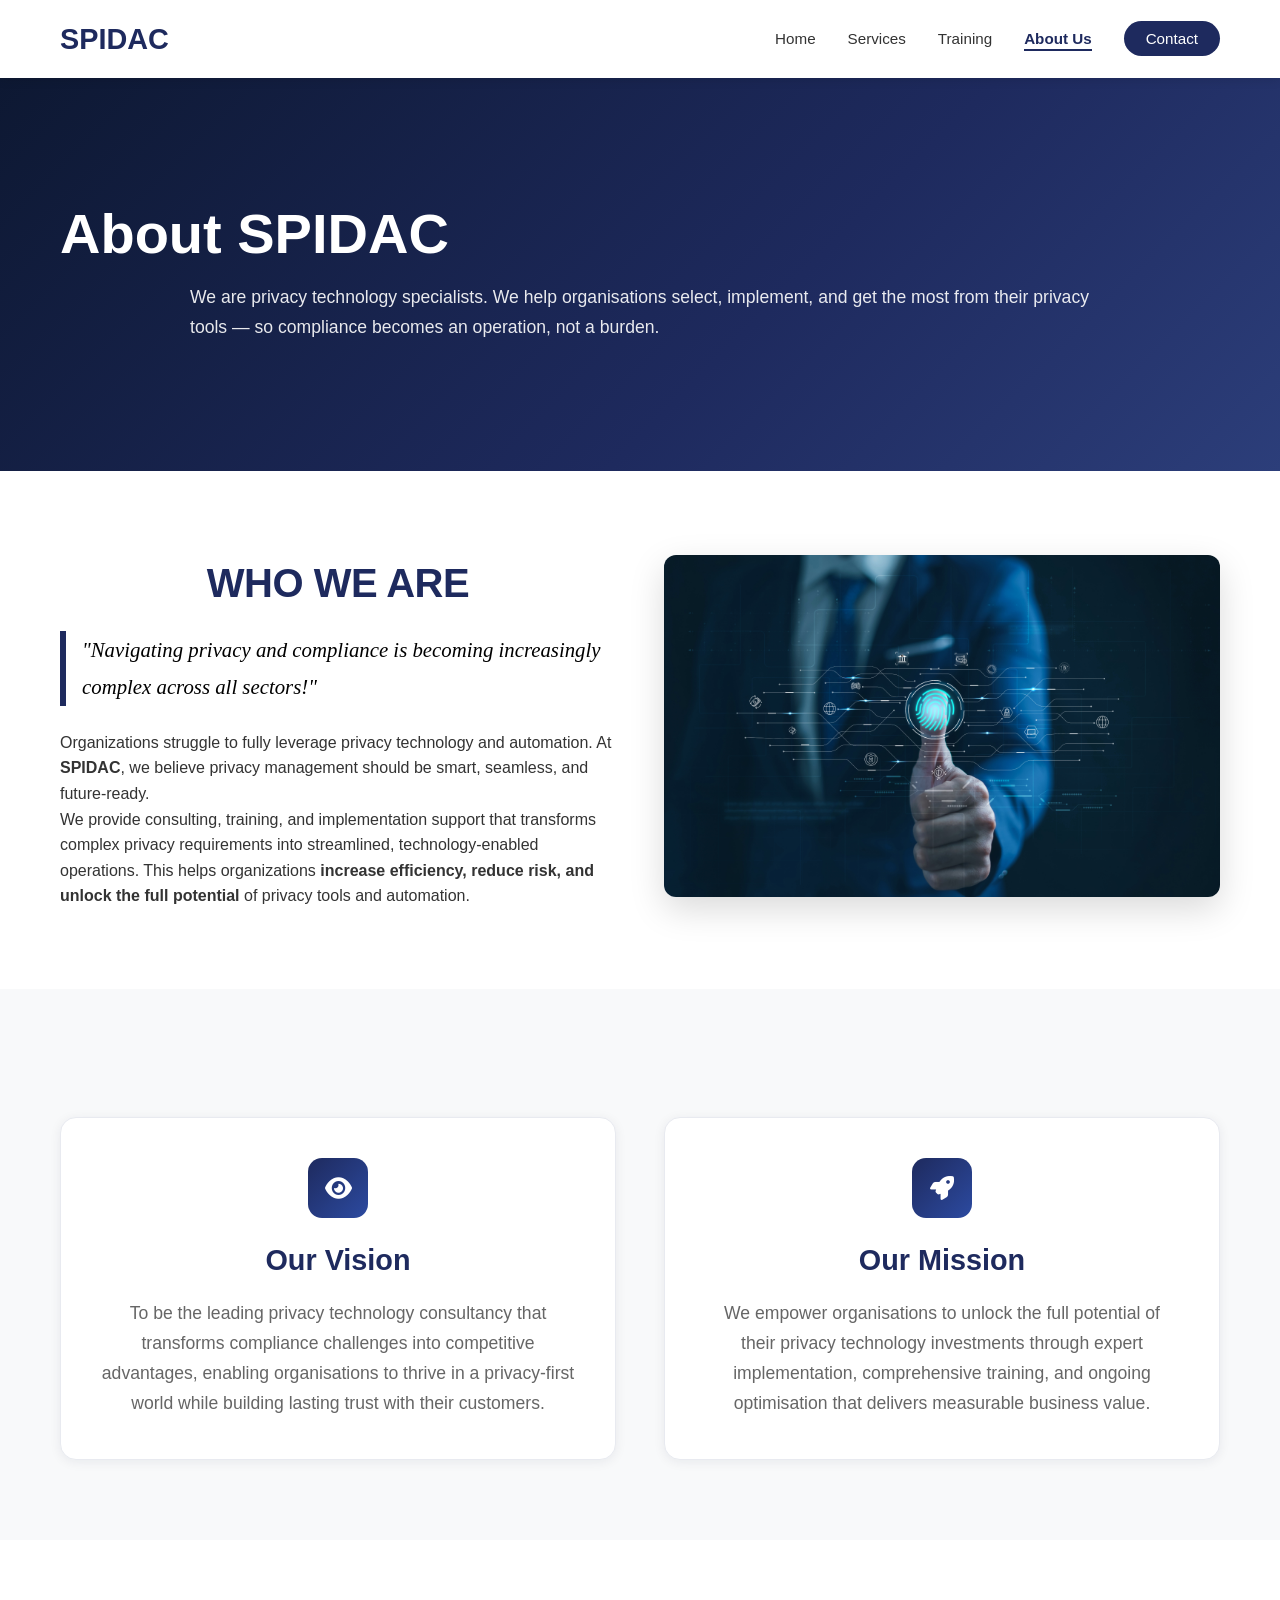
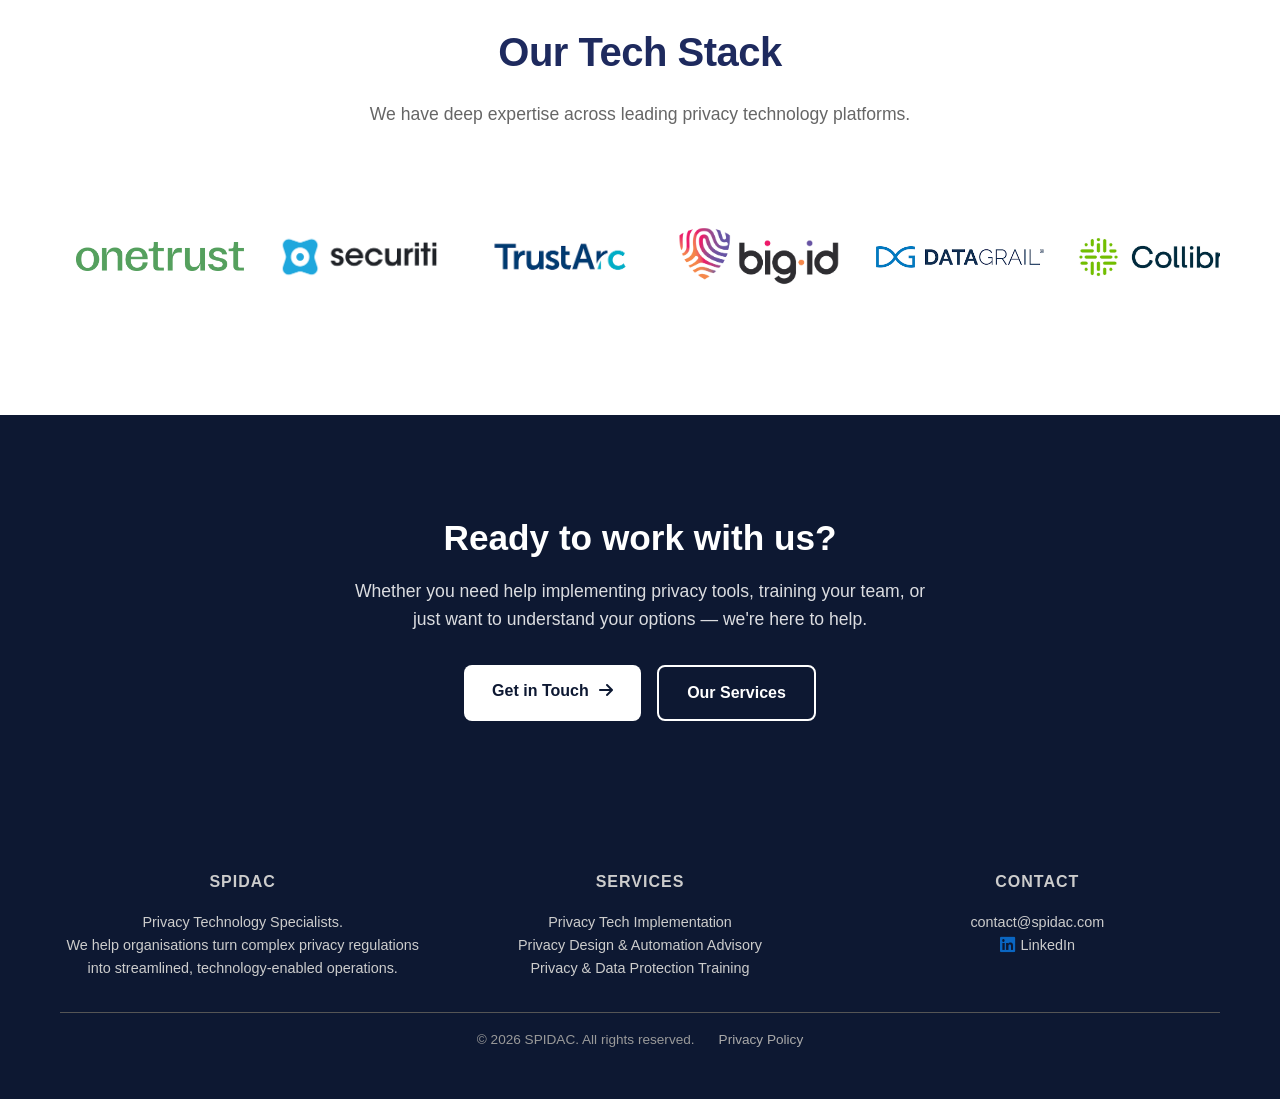
==== about.html @ 66646440 "Initial commit" ====
<!DOCTYPE html>
<html lang="en">
<head>
    <meta charset="UTF-8">
    <meta name="viewport" content="width=device-width, initial-scale=1.0">
    <link rel="icon" href="logo/spidac.png" type="image/png">
    <link href="https://fonts.cdnfonts.com/css/hangyaboly" rel="stylesheet">
<link rel="stylesheet" href="spidac-header.css">

      <script id="Cookiebot" src="https://consent.cookiebot.com/uc.js" data-cbid="8e4b60ca-6840-4d39-996d-d869f0333afc" data-blockingmode="auto" type="text/javascript"></script>

    <meta name="description" content="Learn about SPIDAC, privacy technology specialists dedicated to helping organizations operationalize privacy through expert consulting, implementation support, and training.">
    <meta property="og:title" content="About SPIDAC - Privacy Technology Specialists">
    <meta property="og:description" content="Learn about SPIDAC, privacy technology specialists dedicated to helping organizations operationalize privacy through expert consulting, implementation support, and training.">
    <meta property="og:type" content="website">
    <title>About SPIDAC - Privacy Technology Specialists</title>
   <style>
        * {
            margin: 0;
            padding: 0;
            box-sizing: border-box;
        }

        body {
            font-family: 'Museo Sans', 'Segoe UI', Arial, sans-serif;
            line-height: 1.6;
            color: #333;
            background-color: #fff;
        }
        .who-we-are-image img {
  width: 100%;
  max-width: 100%;
  height: auto;
  border-radius: 12px;
}
/* Hamburger + mobile nav — see spidac-header.css */

        .container {
            max-width: 1200px;
            margin: 0 auto;
            padding: 0 20px;
        }

        /* Header — see spidac-header.css */
        /* nav — see spidac-header.css */
        /* .logo — see spidac-header.css */
        /* .nav-links — see spidac-header.css */

        /* Hero Section */
        .hero {
            position: relative;
            color: #fff;
            padding: 130px 0 80px;
            margin-top: 70px;
            background: linear-gradient(135deg, #0d1832 0%, #1e2a5e 60%, #2c3e7a 100%);
            overflow: hidden;
        }

        .hero > .container {
            position: relative;
            z-index: 1;
        }

        .hero h1 {
            font-size: 3.5rem;
            margin-bottom: 1rem;
            font-weight: 700;
            line-height: 1.2;
            position: relative;
            z-index: 1;
        }

        .hero-description {
            font-size: 1.1rem;
            max-width: 900px;
            margin: 0 auto 3rem;
            opacity: 0.9;
            line-height: 1.7;
            position: relative;
            z-index: 1;
        }

        /* WHO WE ARE */
        .who-we-are {
            padding: 80px 0;
            display: flex;
            flex-wrap: wrap;
            align-items: center;
            gap: 3rem;
        }

        .who-we-are-text, .who-we-are-image {
            flex: 1;
            min-width: 300px;
        }

        .who-quote {
            font-family: 'Playfair Display', serif;
            font-size: 1.3rem;
            color: #000;
            line-height: 1.8;
            font-weight: 500;
            border-left: 6px solid #1e2a5e;
            padding-left: 1rem;
            margin-bottom: 1.5rem;
            font-style: italic;
        }

        .who-we-are-image img {
            width: 100%;
            border-radius: 12px;
        }

        /* Vision & Mission Section */
        .vision-mission {
            padding: 80px 0;
            background: #f8f9fa;
        }

        .vm-grid {
            display: grid;
            grid-template-columns: repeat(auto-fit, minmax(350px, 1fr));
            gap: 3rem;
            margin-top: 3rem;
        }

        .vm-card {
            background: white;
            padding: 2.5rem;
            border-radius: 16px;
            box-shadow: 0 2px 12px rgba(13,24,50,0.07);
            border: 1px solid #e8eaf0;
            text-align: center;
            transition: box-shadow 0.25s ease, transform 0.25s ease;
        }

        .vm-card:hover {
            transform: translateY(-4px);
            box-shadow: 0 12px 40px rgba(13,24,50,0.12);
        }

        .vm-icon {
            width: 60px;
            height: 60px;
            background: linear-gradient(135deg, #1e2a5e 0%, #2c4aa0 100%);
            border-radius: 14px;
            display: flex;
            align-items: center;
            justify-content: center;
            font-size: 1.5rem;
            color: white;
            margin: 0 auto 1.2rem;
        }

        .vm-card h3 {
            font-size: 1.8rem;
            color: #1e2a5e;
            margin-bottom: 1rem;
        }

        .vm-card p {
            font-size: 1.1rem;
            color: #666;
            line-height: 1.7;
        }

        /* Tech Slider */
        .tech-stack {
            padding: 80px 0;
            text-align: center;
        }

        .tech-slider {
            overflow: hidden;
            width: 100%;
            padding: 1rem 0;
        }

        .tech-slider-track {
            display: flex;
            width: calc(200px * 12);
            animation: slide 20s linear infinite;
        }

        .tech-slide {
            min-width: 200px;
            padding: 1rem;
            display: flex;
            justify-content: center;
            align-items: center;
        }

        .tech-slide img {
            max-width: 100%;
            max-height: 100px;
            object-fit: contain;
        }

        @keyframes slide {
            0% { transform: translateX(0); }
            100% { transform: translateX(-50%); }
        }

        .tech-slider:hover .tech-slider-track {
            animation-play-state: paused;
        }

        /* CTA Section */
        .partnership {
            padding: 100px 0;
            background: #0d1832;
            color: white;
            text-align: center;
        }

        .cta-button-secondary {
            background: white;
            color: #0d1832;
            padding: 13px 28px;
            text-decoration: none;
            border-radius: 8px;
            font-weight: 600;
            font-size: 1rem;
            transition: background 0.2s ease, transform 0.2s ease;
            display: inline-block;
        }

        .cta-button-secondary:hover {
            background: #e8edf5;
            transform: translateY(-2px);
        }

        /* Footer */
        footer {
            background: #333;
            color: white;
            padding: 3rem 0;
            text-align: center;
        }

        .footer-content {
            display: grid;
            grid-template-columns: repeat(auto-fit, minmax(250px, 1fr));
            gap: 2rem;
            margin-bottom: 2rem;
        }

        .footer-section h3 {
            margin-bottom: 1rem;
            color: #ccc;
        }

        .footer-section p, .footer-section a {
            color: #ccc;
            text-decoration: none;
            line-height: 1.6;
        }

        .footer-section a:hover {
            color: white;
        }

        .footer-bottom {
            border-top: 1px solid #555;
            padding-top: 2rem;
            color: #999;
            display: flex;
            justify-content: center;
            gap: 1.5rem;
            flex-wrap: wrap;
        }

        /* Responsive */
        @media (max-width: 768px) {
            .hero h1 { font-size: 2.5rem; }
            .vm-grid { grid-template-columns: 1fr; }
        }

        .section-title {
            text-align: center;
            font-size: 2.5rem;
            margin-bottom: 1rem;
            color: #1e2a5e;
            font-weight: 700;
            letter-spacing: -0.5px;
        }

        .section-subtitle {
            text-align: center;
            color: #666;
            font-size: 1.1rem;
            max-width: 700px;
            margin: 0 auto 3rem;
            line-height: 1.7;
        }

        /* Scroll reveal */
        .reveal {
            opacity: 0;
            transform: translateY(40px);
            transition: opacity 0.7s ease, transform 0.7s ease;
        }
        .reveal.visible { opacity: 1; transform: translateY(0); }
        .reveal-delay-1 { transition-delay: 0.1s; }
        .reveal-delay-2 { transition-delay: 0.2s; }
        .reveal-delay-3 { transition-delay: 0.3s; }
    </style>
    
    <!-- Google tag (gtag.js) -->
<script async src="https://www.googletagmanager.com/gtag/js?id=AW-17516084686">
</script>
<script>
  window.dataLayer = window.dataLayer || [];
  function gtag(){dataLayer.push(arguments);}
  gtag('js', new Date());

  gtag('config', 'AW-17516084686');
</script>
<link rel="stylesheet" href="https://cdnjs.cloudflare.com/ajax/libs/font-awesome/6.5.0/css/all.min.css">

</head>

<body>
    <div id="header"></div>

    <!-- Hero Section -->
    <section class="hero" id="home">
        <div class="container">
            <h1>About SPIDAC</h1>
            <p class="hero-description">We are privacy technology specialists. We help organisations select, implement, and get the most from their privacy tools — so compliance becomes an operation, not a burden.</p>
        </div>
    </section>

   <!-- WHO WE ARE Section -->
<section class="value-props who-we-are"> 
    <div class="container" style="display: flex; align-items: center; gap: 3rem; flex-wrap: wrap;">
        
        <!-- Left: Text -->
        <div class="who-we-are-text" style="flex: 1; min-width: 300px;">
            <h3 class="section-title">WHO WE ARE</h3>

            <!-- Styled Quote -->
            <p class="who-quote">
                "Navigating privacy and compliance is becoming increasingly complex across all sectors!"
            </p>

            <p>
                Organizations struggle to fully leverage privacy technology and automation. At <strong>SPIDAC</strong>, we believe privacy management should be smart, seamless, and future-ready.
            </p>

            <p>
                We provide consulting, training, and implementation support that transforms complex privacy requirements into streamlined, technology-enabled operations. This helps organizations <strong>increase efficiency, reduce risk, and unlock the full potential</strong> of privacy tools and automation.
            </p>
        </div>

        <!-- Right: Image -->
        <div class="who-we-are-image" style="flex: 1; min-width: 300px;">
         <img src="banner1.JPG" alt="Who we are" loading="lazy" style="width: 100%; height: auto; border-radius: 12px; box-shadow: 0 12px 35px rgba(0,0,0,0.15);">
        </div>

    </div>
</section>




   
    <!-- Vision & Mission -->
    <section class="vision-mission">
        <div class="container">
            <div class="vm-grid">
                <div class="vm-card reveal reveal-delay-1">
                    <div class="vm-icon"><i class="fas fa-eye"></i></div>
                    <h3>Our Vision</h3>
                    <p>To be the leading privacy technology consultancy that transforms compliance challenges into competitive advantages, enabling organisations to thrive in a privacy-first world while building lasting trust with their customers.</p>
                </div>
                <div class="vm-card reveal reveal-delay-2">
                    <div class="vm-icon"><i class="fas fa-rocket"></i></div>
                    <h3>Our Mission</h3>
                    <p>We empower organisations to unlock the full potential of their privacy technology investments through expert implementation, comprehensive training, and ongoing optimisation that delivers measurable business value.</p>
                </div>
            </div>
            
        </div>
    </section>


<!-- Tech Stack Section -->
<section class="tech-stack" id="tech-stack">
    <div class="container">
        <h2 class="section-title">Our Tech Stack</h2>
        <p class="section-subtitle">We have deep expertise across leading privacy technology platforms.</p>
        <div class="tech-slider">
            <div class="tech-slider-track">
                <div class="tech-slide"><img src="logos/onetrust.png" alt="OneTrust" loading="lazy"></div>
                <div class="tech-slide"><img src="logos/securitii.png" alt="Securiti" loading="lazy"></div>
                <div class="tech-slide"><img src="logos/trustarc.png" alt="TrustArc" loading="lazy"></div>
                <div class="tech-slide"><img src="logos/bigid.png" alt="BigID" loading="lazy"></div>
                <div class="tech-slide"><img src="logos/datagrail.png" alt="DataGrail" loading="lazy"></div>
                <div class="tech-slide"><img src="logos/collibra_logo.jpg" alt="Collibra" loading="lazy"></div>
                <div class="tech-slide"><img src="logos/sourcepoint.jpg" alt="Sourcepoint" loading="lazy"></div>

                <!-- duplicate for infinite loop -->
                <div class="tech-slide"><img src="logos/onetrust.png" alt="OneTrust" loading="lazy"></div>
                <div class="tech-slide"><img src="logos/securitii.png" alt="Securiti" loading="lazy"></div>
                <div class="tech-slide"><img src="logos/trustarc.png" alt="TrustArc" loading="lazy"></div>
                <div class="tech-slide"><img src="logos/bigid.png" alt="BigID" loading="lazy"></div>
                <div class="tech-slide"><img src="logos/datagrail.png" alt="DataGrail" loading="lazy"></div>
                <div class="tech-slide"><img src="logos/collibra_logo.jpg" alt="Collibra" loading="lazy"></div>
                          <div class="tech-slide"><img src="logos/sourcepoint.jpg" alt="Sourcepoint" loading="lazy"></div>

            </div>
        </div>
    </div>
</section>

    <!-- Final CTA -->
    <section class="partnership" id="contact">
        <div class="container">
            <h2 style="font-size:2.2rem;font-weight:700;margin-bottom:1rem;line-height:1.3;">Ready to work with us?</h2>
            <p style="font-size:1.1rem;opacity:0.85;max-width:600px;margin:0 auto 2rem;">Whether you need help implementing privacy tools, training your team, or just want to understand your options — we're here to help.</p>
            <div style="display:flex;gap:1rem;justify-content:center;flex-wrap:wrap;">
                <a href="contact.php" class="cta-button-secondary">Get in Touch <i class="fas fa-arrow-right" style="margin-left:6px;"></i></a>
                <a href="services.html" class="cta-button-secondary" style="background:transparent;border:2px solid white;color:white;">Our Services</a>
            </div>
        </div>
    </section>

    <div id="footer"></div>


    <script>
    
  



        // Smooth scrolling for navigation links
        document.querySelectorAll('a[href^="#"]').forEach(anchor => {
            anchor.addEventListener('click', function (e) {
                e.preventDefault();
                const target = document.querySelector(this.getAttribute('href'));
                if (target) {
                    target.scrollIntoView({
                        behavior: 'smooth',
                        block: 'start'
                    });
                }
            });
        });

        // Header scroll effect
        window.addEventListener('scroll', () => {
            const header = document.querySelector('header');
            if (window.scrollY > 100) {
                header.style.background = 'rgba(255, 255, 255, 0.95)';
                header.style.backdropFilter = 'blur(10px)';
            } else {
                header.style.background = '#fff';
                header.style.backdropFilter = 'none';
            }
        });

        // Scroll reveal
        const revealObserver = new IntersectionObserver((entries) => {
            entries.forEach(entry => {
                if (entry.isIntersecting) entry.target.classList.add('visible');
            });
        }, { threshold: 0.1 });
        document.querySelectorAll('.reveal').forEach(el => revealObserver.observe(el));
    </script>
<script src="include.js"></script>
</body>
</html>
---- spidac-header.css ----
/* ===== SPIDAC Shared Header & Nav Styles ===== */

body {
    font-family: 'Museo Sans', 'Segoe UI', Arial, sans-serif;
}

header {
    background: #fff;
    padding: 1rem 0;
    box-shadow: 0 2px 10px rgba(0,0,0,0.1);
    position: fixed;
    width: 100%;
    top: 0;
    z-index: 1000;
}

nav {
    display: flex;
    justify-content: space-between;
    align-items: center;
}

.logo {
    font-size: 1.8rem;
    font-weight: bold;
    color: #1e2a5e;
    text-decoration: none;
    font-family: 'Hangyaboly', sans-serif;
}

.logo:hover {
    color: #1e2a5e;
    text-decoration: none;
}

.nav-links {
    display: flex;
    gap: 2rem;
    list-style: none;
    margin: 0;
    padding: 0;
}

.nav-links a {
    text-decoration: none;
    color: #333;
    font-weight: 500;
    font-size: 0.95rem;
    transition: color 0.3s ease;
}

.nav-links a:hover {
    color: #1e2a5e;
    text-decoration: none;
}

.nav-cta {
    background: #1e2a5e !important;
    color: #fff !important;
    padding: 9px 22px;
    border-radius: 25px;
    font-weight: 600;
    transition: background 0.2s ease !important;
}

.nav-cta:hover {
    background: #2c4aa0 !important;
    color: #fff !important;
}

/* Hamburger */
.hamburger {
    display: none;
    font-size: 2rem;
    background: none;
    border: none;
    cursor: pointer;
    color: #1e2a5e;
    line-height: 1;
}

@media (max-width: 768px) {
    .hamburger {
        display: block;
    }

    .nav-links {
        display: none;
        flex-direction: column;
        gap: 1rem;
        position: absolute;
        top: 70px;
        right: 20px;
        background: #fff;
        padding: 1rem 2rem;
        box-shadow: 0 5px 15px rgba(0,0,0,0.1);
        border-radius: 10px;
        z-index: 999;
    }

    .nav-links.active {
        display: flex;
    }
}

.nav-active {
    color: #1e2a5e !important;
    font-weight: 600 !important;
    border-bottom: 2px solid #1e2a5e;
    padding-bottom: 2px;
}

/* Footer */
footer {
    background: #0d1832 !important;
    color: white;
}

.footer-content {
    display: grid;
    grid-template-columns: repeat(auto-fit, minmax(250px, 1fr));
    gap: 2rem;
    margin-bottom: 2rem;
}

.footer-section h3 {
    margin-bottom: 1rem;
    color: #ccc;
    font-size: 1rem;
    text-transform: uppercase;
    letter-spacing: 1px;
}

.footer-section p,
.footer-section a {
    color: #aaa;
    text-decoration: none;
    line-height: 1.8;
    font-size: 0.9rem;
}

.footer-section a:hover {
    color: white;
}

.footer-bottom {
    border-top: 1px solid rgba(255,255,255,0.1);
    padding-top: 1.5rem;
    margin-top: 2rem;
    color: #666;
    font-size: 0.85rem;
}
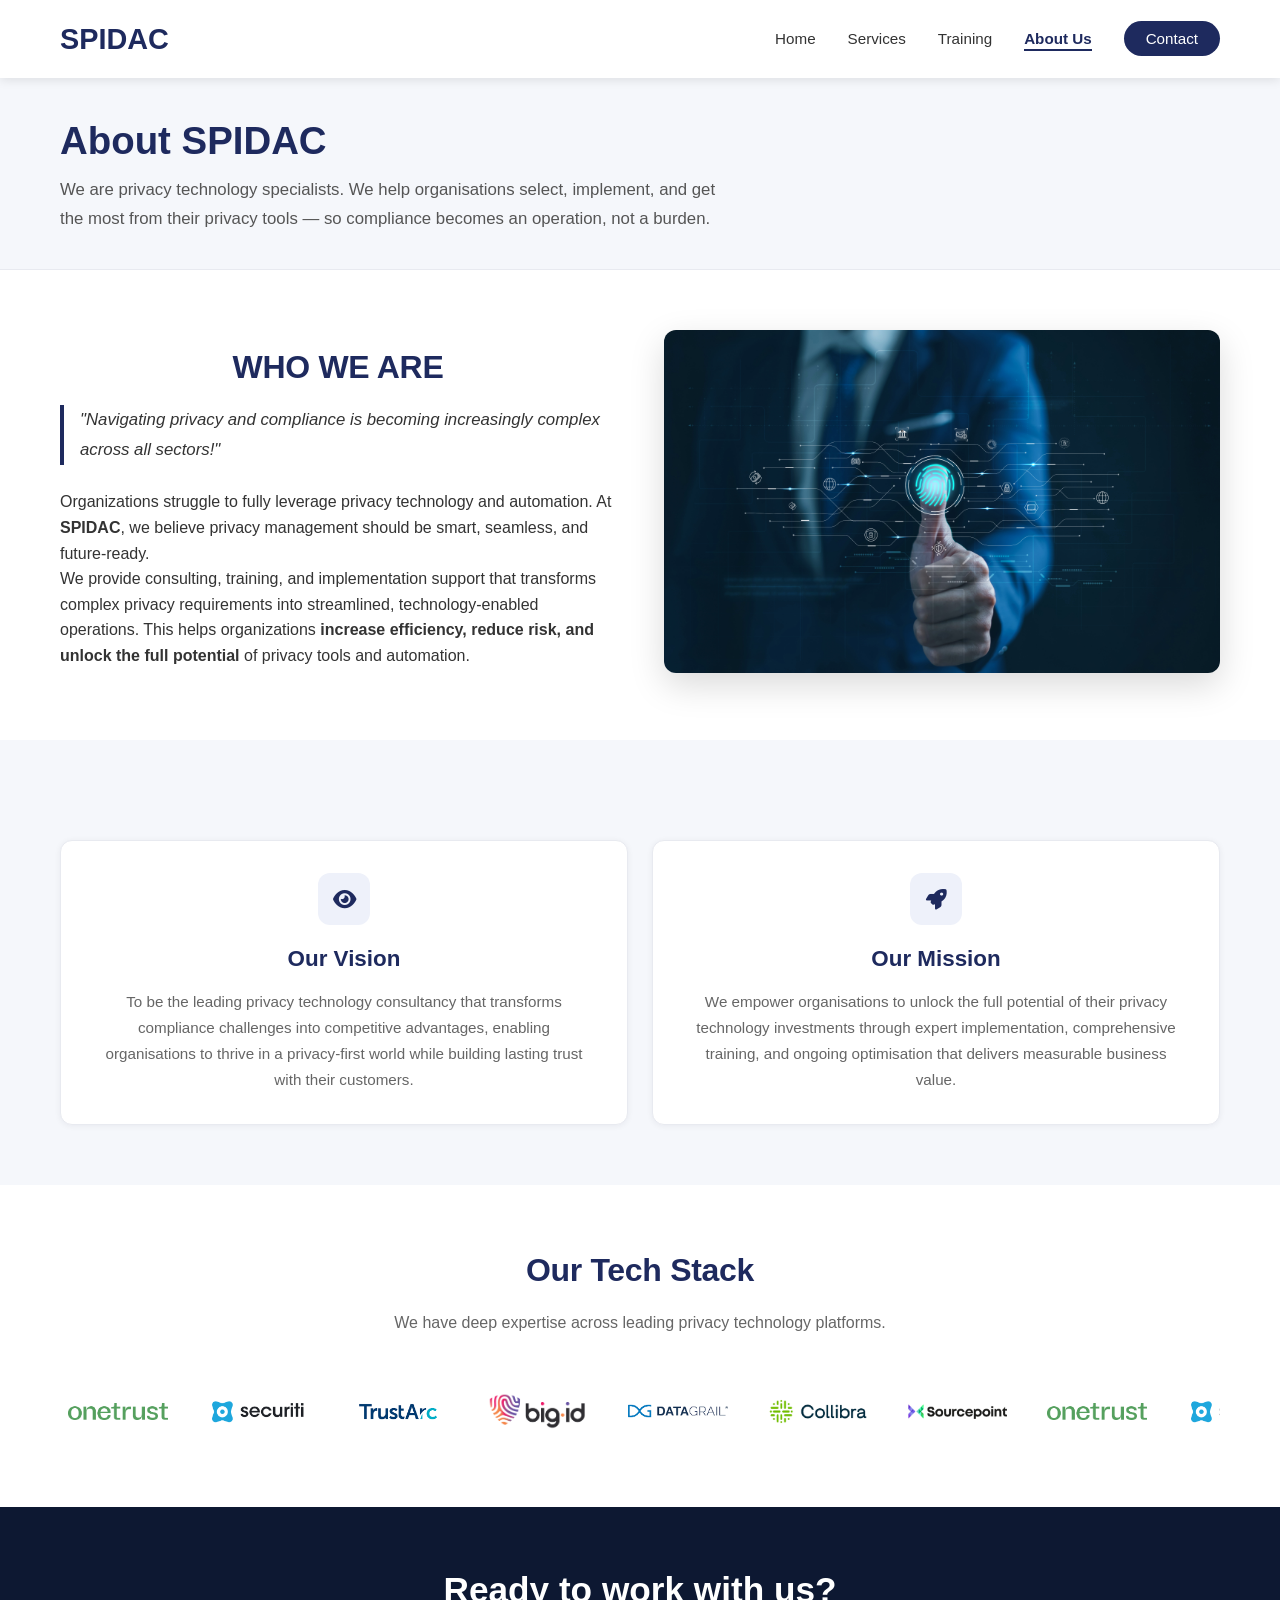
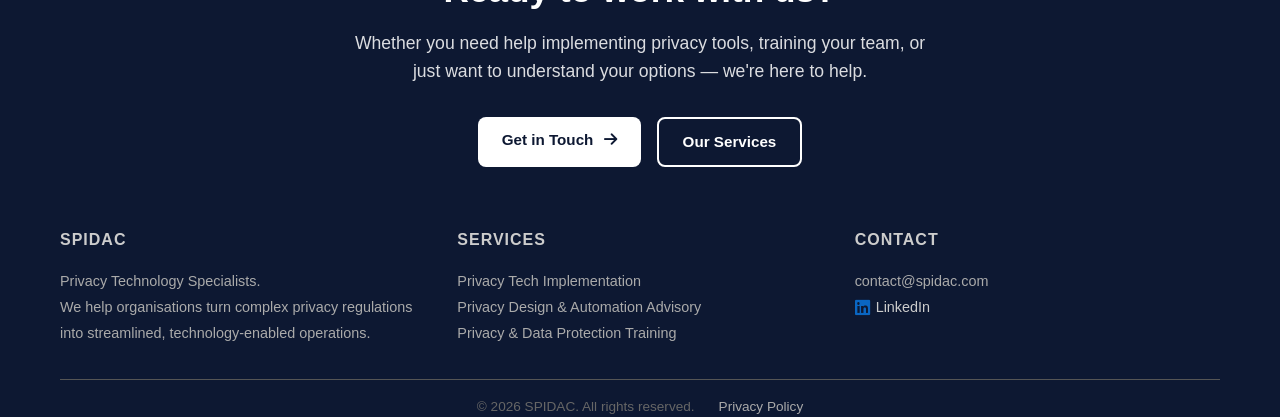
==== commit 1fe82bd2: "Redesign: clean professional layout with shared global CSS, light page heroes" ====
--- a/about.html
+++ b/about.html
@@ -6,6 +6,7 @@
     <link rel="icon" href="logo/spidac.png" type="image/png">
     <link href="https://fonts.cdnfonts.com/css/hangyaboly" rel="stylesheet">
 <link rel="stylesheet" href="spidac-header.css">
+<link rel="stylesheet" href="spidac-global.css">
 
       <script id="Cookiebot" src="https://consent.cookiebot.com/uc.js" data-cbid="8e4b60ca-6840-4d39-996d-d869f0333afc" data-blockingmode="auto" type="text/javascript"></script>
 
@@ -14,296 +15,15 @@
     <meta property="og:description" content="Learn about SPIDAC, privacy technology specialists dedicated to helping organizations operationalize privacy through expert consulting, implementation support, and training.">
     <meta property="og:type" content="website">
     <title>About SPIDAC - Privacy Technology Specialists</title>
-   <style>
-        * {
-            margin: 0;
-            padding: 0;
-            box-sizing: border-box;
-        }
-
-        body {
-            font-family: 'Museo Sans', 'Segoe UI', Arial, sans-serif;
-            line-height: 1.6;
-            color: #333;
-            background-color: #fff;
-        }
-        .who-we-are-image img {
-  width: 100%;
-  max-width: 100%;
-  height: auto;
-  border-radius: 12px;
-}
-/* Hamburger + mobile nav — see spidac-header.css */
-
-        .container {
-            max-width: 1200px;
-            margin: 0 auto;
-            padding: 0 20px;
-        }
-
-        /* Header — see spidac-header.css */
-        /* nav — see spidac-header.css */
-        /* .logo — see spidac-header.css */
-        /* .nav-links — see spidac-header.css */
-
-        /* Hero Section */
-        .hero {
-            position: relative;
-            color: #fff;
-            padding: 130px 0 80px;
-            margin-top: 70px;
-            background: linear-gradient(135deg, #0d1832 0%, #1e2a5e 60%, #2c3e7a 100%);
-            overflow: hidden;
-        }
-
-        .hero > .container {
-            position: relative;
-            z-index: 1;
-        }
-
-        .hero h1 {
-            font-size: 3.5rem;
-            margin-bottom: 1rem;
-            font-weight: 700;
-            line-height: 1.2;
-            position: relative;
-            z-index: 1;
-        }
-
-        .hero-description {
-            font-size: 1.1rem;
-            max-width: 900px;
-            margin: 0 auto 3rem;
-            opacity: 0.9;
-            line-height: 1.7;
-            position: relative;
-            z-index: 1;
-        }
-
-        /* WHO WE ARE */
+    <style>
+        /* who-we-are layout — page-specific */
         .who-we-are {
-            padding: 80px 0;
             display: flex;
             flex-wrap: wrap;
             align-items: center;
             gap: 3rem;
         }
-
-        .who-we-are-text, .who-we-are-image {
-            flex: 1;
-            min-width: 300px;
-        }
-
-        .who-quote {
-            font-family: 'Playfair Display', serif;
-            font-size: 1.3rem;
-            color: #000;
-            line-height: 1.8;
-            font-weight: 500;
-            border-left: 6px solid #1e2a5e;
-            padding-left: 1rem;
-            margin-bottom: 1.5rem;
-            font-style: italic;
-        }
-
-        .who-we-are-image img {
-            width: 100%;
-            border-radius: 12px;
-        }
-
-        /* Vision & Mission Section */
-        .vision-mission {
-            padding: 80px 0;
-            background: #f8f9fa;
-        }
-
-        .vm-grid {
-            display: grid;
-            grid-template-columns: repeat(auto-fit, minmax(350px, 1fr));
-            gap: 3rem;
-            margin-top: 3rem;
-        }
-
-        .vm-card {
-            background: white;
-            padding: 2.5rem;
-            border-radius: 16px;
-            box-shadow: 0 2px 12px rgba(13,24,50,0.07);
-            border: 1px solid #e8eaf0;
-            text-align: center;
-            transition: box-shadow 0.25s ease, transform 0.25s ease;
-        }
-
-        .vm-card:hover {
-            transform: translateY(-4px);
-            box-shadow: 0 12px 40px rgba(13,24,50,0.12);
-        }
-
-        .vm-icon {
-            width: 60px;
-            height: 60px;
-            background: linear-gradient(135deg, #1e2a5e 0%, #2c4aa0 100%);
-            border-radius: 14px;
-            display: flex;
-            align-items: center;
-            justify-content: center;
-            font-size: 1.5rem;
-            color: white;
-            margin: 0 auto 1.2rem;
-        }
-
-        .vm-card h3 {
-            font-size: 1.8rem;
-            color: #1e2a5e;
-            margin-bottom: 1rem;
-        }
-
-        .vm-card p {
-            font-size: 1.1rem;
-            color: #666;
-            line-height: 1.7;
-        }
-
-        /* Tech Slider */
-        .tech-stack {
-            padding: 80px 0;
-            text-align: center;
-        }
-
-        .tech-slider {
-            overflow: hidden;
-            width: 100%;
-            padding: 1rem 0;
-        }
-
-        .tech-slider-track {
-            display: flex;
-            width: calc(200px * 12);
-            animation: slide 20s linear infinite;
-        }
-
-        .tech-slide {
-            min-width: 200px;
-            padding: 1rem;
-            display: flex;
-            justify-content: center;
-            align-items: center;
-        }
-
-        .tech-slide img {
-            max-width: 100%;
-            max-height: 100px;
-            object-fit: contain;
-        }
-
-        @keyframes slide {
-            0% { transform: translateX(0); }
-            100% { transform: translateX(-50%); }
-        }
-
-        .tech-slider:hover .tech-slider-track {
-            animation-play-state: paused;
-        }
-
-        /* CTA Section */
-        .partnership {
-            padding: 100px 0;
-            background: #0d1832;
-            color: white;
-            text-align: center;
-        }
-
-        .cta-button-secondary {
-            background: white;
-            color: #0d1832;
-            padding: 13px 28px;
-            text-decoration: none;
-            border-radius: 8px;
-            font-weight: 600;
-            font-size: 1rem;
-            transition: background 0.2s ease, transform 0.2s ease;
-            display: inline-block;
-        }
-
-        .cta-button-secondary:hover {
-            background: #e8edf5;
-            transform: translateY(-2px);
-        }
-
-        /* Footer */
-        footer {
-            background: #333;
-            color: white;
-            padding: 3rem 0;
-            text-align: center;
-        }
-
-        .footer-content {
-            display: grid;
-            grid-template-columns: repeat(auto-fit, minmax(250px, 1fr));
-            gap: 2rem;
-            margin-bottom: 2rem;
-        }
-
-        .footer-section h3 {
-            margin-bottom: 1rem;
-            color: #ccc;
-        }
-
-        .footer-section p, .footer-section a {
-            color: #ccc;
-            text-decoration: none;
-            line-height: 1.6;
-        }
-
-        .footer-section a:hover {
-            color: white;
-        }
-
-        .footer-bottom {
-            border-top: 1px solid #555;
-            padding-top: 2rem;
-            color: #999;
-            display: flex;
-            justify-content: center;
-            gap: 1.5rem;
-            flex-wrap: wrap;
-        }
-
-        /* Responsive */
-        @media (max-width: 768px) {
-            .hero h1 { font-size: 2.5rem; }
-            .vm-grid { grid-template-columns: 1fr; }
-        }
-
-        .section-title {
-            text-align: center;
-            font-size: 2.5rem;
-            margin-bottom: 1rem;
-            color: #1e2a5e;
-            font-weight: 700;
-            letter-spacing: -0.5px;
-        }
-
-        .section-subtitle {
-            text-align: center;
-            color: #666;
-            font-size: 1.1rem;
-            max-width: 700px;
-            margin: 0 auto 3rem;
-            line-height: 1.7;
-        }
-
-        /* Scroll reveal */
-        .reveal {
-            opacity: 0;
-            transform: translateY(40px);
-            transition: opacity 0.7s ease, transform 0.7s ease;
-        }
-        .reveal.visible { opacity: 1; transform: translateY(0); }
-        .reveal-delay-1 { transition-delay: 0.1s; }
-        .reveal-delay-2 { transition-delay: 0.2s; }
-        .reveal-delay-3 { transition-delay: 0.3s; }
+        .who-we-are-text, .who-we-are-image { flex: 1; min-width: 300px; }
     </style>
     
     <!-- Google tag (gtag.js) -->
@@ -323,11 +43,11 @@
 <body>
     <div id="header"></div>
 
-    <!-- Hero Section -->
-    <section class="hero" id="home">
+    <!-- Page Hero -->
+    <section class="page-hero">
         <div class="container">
             <h1>About SPIDAC</h1>
-            <p class="hero-description">We are privacy technology specialists. We help organisations select, implement, and get the most from their privacy tools — so compliance becomes an operation, not a burden.</p>
+            <p>We are privacy technology specialists. We help organisations select, implement, and get the most from their privacy tools — so compliance becomes an operation, not a burden.</p>
         </div>
     </section>
 
--- a/spidac-global.css
+++ b/spidac-global.css
@@ -0,0 +1,356 @@
+/* ===== SPIDAC Global Styles ===== */
+* { margin: 0; padding: 0; box-sizing: border-box; }
+
+body {
+    font-family: 'Museo Sans', 'Segoe UI', Arial, sans-serif;
+    line-height: 1.6;
+    color: #333;
+    background: #fff;
+}
+
+.container {
+    max-width: 1200px;
+    margin: 0 auto;
+    padding: 0 20px;
+}
+
+/* ---- Inner Page Hero (light, compact) ---- */
+.page-hero {
+    background: #f5f7fb;
+    border-bottom: 1px solid #e8eaf0;
+    padding: 48px 0 36px;
+    margin-top: 70px;
+}
+
+.page-hero h1 {
+    font-size: 2.4rem;
+    font-weight: 700;
+    color: #1e2a5e;
+    line-height: 1.2;
+    margin-bottom: 0.75rem;
+}
+
+.page-hero p {
+    font-size: 1.05rem;
+    color: #555;
+    max-width: 680px;
+    line-height: 1.7;
+}
+
+/* ---- Home Hero (dark, kept) ---- */
+.hero {
+    position: relative;
+    color: #fff;
+    padding: 80px 0 60px;
+    margin-top: 64px;
+    overflow: hidden;
+    background: linear-gradient(135deg, #0d1832 0%, #1e2a5e 60%, #2c3e7a 100%);
+}
+
+.hero > .container { position: relative; z-index: 1; }
+
+.hero h1 {
+    font-size: 2.8rem;
+    font-weight: 700;
+    line-height: 1.15;
+    letter-spacing: -0.5px;
+    margin-bottom: 1.2rem;
+}
+
+.hero-description {
+    font-size: 1.05rem;
+    max-width: 520px;
+    opacity: 0.85;
+    line-height: 1.75;
+    margin-bottom: 2rem;
+}
+
+/* ---- Sections ---- */
+.section-title {
+    font-size: 2rem;
+    font-weight: 700;
+    color: #1e2a5e;
+    margin-bottom: 0.75rem;
+    letter-spacing: -0.3px;
+    text-align: center;
+}
+
+.section-subtitle {
+    text-align: center;
+    color: #666;
+    font-size: 1rem;
+    max-width: 680px;
+    margin: 0 auto 2.5rem;
+    line-height: 1.7;
+}
+
+.services { padding: 60px 0; background: #f5f7fb; }
+.training { padding: 60px 0; background: #fff; }
+.value-props { padding: 60px 0; background: #fff; }
+.about { padding: 60px 0; background: #f5f7fb; }
+.vision-mission { padding: 60px 0; background: #f5f7fb; }
+.tech-stack { padding: 60px 0; text-align: center; }
+.modules { padding: 60px 0; background: #f5f7fb; }
+.partnership { padding: 60px 0; background: #0d1832; color: white; text-align: center; }
+
+/* ---- Service Cards ---- */
+.services-grid {
+    display: grid;
+    grid-template-columns: repeat(auto-fit, minmax(280px, 1fr));
+    gap: 1.5rem;
+    margin-bottom: 2.5rem;
+}
+
+.service-card {
+    background: #fff;
+    padding: 2rem;
+    border-radius: 12px;
+    border: 1px solid #e8eaf0;
+    box-shadow: 0 1px 6px rgba(13,24,50,0.06);
+    transition: box-shadow 0.2s ease, transform 0.2s ease;
+}
+
+.service-card:hover {
+    transform: translateY(-3px);
+    box-shadow: 0 8px 24px rgba(13,24,50,0.10);
+}
+
+.service-icon {
+    width: 48px;
+    height: 48px;
+    background: #eef1fa;
+    border-radius: 10px;
+    display: flex;
+    align-items: center;
+    justify-content: center;
+    font-size: 1.2rem;
+    color: #1e2a5e;
+    margin-bottom: 1rem;
+}
+
+.service-card h3 { font-size: 1.15rem; color: #1e2a5e; font-weight: 600; margin-bottom: 0.6rem; }
+.service-card p { color: #666; font-size: 0.95rem; line-height: 1.6; }
+
+/* ---- Value Cards ---- */
+.value-grid {
+    display: grid;
+    grid-template-columns: repeat(auto-fit, minmax(280px, 1fr));
+    gap: 1.5rem;
+    margin-top: 2.5rem;
+}
+
+.value-card {
+    padding: 1.8rem;
+    border: 1px solid #e8eaf0;
+    border-radius: 12px;
+    background: #fff;
+    transition: box-shadow 0.2s ease, transform 0.2s ease;
+}
+
+.value-card:hover { transform: translateY(-3px); box-shadow: 0 6px 20px rgba(13,24,50,0.09); }
+
+.value-icon {
+    width: 44px;
+    height: 44px;
+    background: #eef1fa;
+    border-radius: 10px;
+    margin-bottom: 1rem;
+    display: flex;
+    align-items: center;
+    justify-content: center;
+    font-size: 1.1rem;
+    color: #1e2a5e;
+}
+
+.value-card h3 { font-size: 1rem; font-weight: 600; color: #0d1832; margin-bottom: 0.5rem; }
+.value-card p { color: #555; font-size: 0.9rem; line-height: 1.7; }
+
+/* ---- Training Cards ---- */
+.training-grid {
+    display: grid;
+    grid-template-columns: repeat(auto-fit, minmax(320px, 1fr));
+    gap: 1.5rem;
+    margin-top: 2.5rem;
+}
+
+.training-card {
+    background: #fff;
+    padding: 2rem;
+    border-radius: 12px;
+    border: 1px solid #e8eaf0;
+    box-shadow: 0 1px 6px rgba(13,24,50,0.06);
+    transition: box-shadow 0.2s ease, transform 0.2s ease;
+}
+
+.training-card:hover { transform: translateY(-3px); box-shadow: 0 8px 24px rgba(13,24,50,0.10); }
+.training-card h3 { font-size: 1.15rem; color: #1e2a5e; font-weight: 600; margin-bottom: 0.75rem; }
+.training-card p { color: #666; font-size: 0.95rem; line-height: 1.6; margin-bottom: 0.75rem; }
+
+.training-features { list-style: none; padding: 0; }
+.training-features li { color: #555; font-size: 0.9rem; padding-left: 1.3rem; position: relative; margin-bottom: 0.4rem; }
+.training-features li::before { content: '✓'; position: absolute; left: 0; color: #1e2a5e; font-weight: bold; }
+
+/* ---- Vision/Mission ---- */
+.vm-grid { display: grid; grid-template-columns: repeat(auto-fit, minmax(320px, 1fr)); gap: 1.5rem; margin-top: 2.5rem; }
+
+.vm-card {
+    background: #fff;
+    padding: 2rem;
+    border-radius: 12px;
+    border: 1px solid #e8eaf0;
+    box-shadow: 0 1px 6px rgba(13,24,50,0.06);
+    text-align: center;
+    transition: box-shadow 0.2s ease, transform 0.2s ease;
+}
+
+.vm-card:hover { transform: translateY(-3px); box-shadow: 0 8px 24px rgba(13,24,50,0.10); }
+
+.vm-icon {
+    width: 52px;
+    height: 52px;
+    background: #eef1fa;
+    border-radius: 12px;
+    display: flex;
+    align-items: center;
+    justify-content: center;
+    font-size: 1.3rem;
+    color: #1e2a5e;
+    margin: 0 auto 1rem;
+}
+
+.vm-card h3 { font-size: 1.4rem; color: #1e2a5e; margin-bottom: 0.75rem; font-weight: 700; }
+.vm-card p { font-size: 0.95rem; color: #666; line-height: 1.7; }
+
+/* ---- Stats Bar ---- */
+.stats-bar { background: #0d1832; padding: 40px 0; }
+.stats-grid { display: grid; grid-template-columns: repeat(auto-fit, minmax(140px, 1fr)); gap: 2rem; text-align: center; }
+.stat-item h3 { font-size: 2.4rem; font-weight: 700; color: #fff; margin-bottom: 0.3rem; }
+.stat-item p { color: rgba(255,255,255,0.5); font-size: 0.75rem; text-transform: uppercase; letter-spacing: 1.5px; }
+
+/* ---- Tech Slider ---- */
+.tech-slider { overflow: hidden; width: 100%; }
+.tech-slider-track { display: flex; gap: 1.5rem; width: max-content; animation: slide 20s linear infinite; }
+.tech-slide { flex: 0 0 auto; display: flex; justify-content: center; align-items: center; padding: 0.5rem; }
+.tech-slide img { max-width: 100px; max-height: 55px; object-fit: contain; }
+.tech-slider:hover .tech-slider-track { animation-play-state: paused; }
+@keyframes slide { 0% { transform: translateX(0); } 100% { transform: translateX(-50%); } }
+
+/* ---- Module Cards ---- */
+.modules-grid { display: grid; grid-template-columns: repeat(auto-fit, minmax(200px, 1fr)); gap: 1rem; }
+.module-card {
+    background: #fff;
+    padding: 1.1rem 1.2rem;
+    border-radius: 10px;
+    text-align: center;
+    font-weight: 600;
+    font-size: 0.875rem;
+    color: #1e2a5e;
+    border: 1px solid #e8eaf0;
+    transition: box-shadow 0.2s, transform 0.2s;
+}
+.module-card:hover { transform: translateY(-2px); box-shadow: 0 4px 14px rgba(0,0,0,0.07); }
+
+/* ---- Who We Are ---- */
+.who-we-are-image img { width: 100%; max-width: 100%; height: auto; border-radius: 12px; }
+
+.who-quote {
+    font-size: 1.05rem;
+    color: #333;
+    line-height: 1.8;
+    font-weight: 500;
+    border-left: 4px solid #1e2a5e;
+    padding-left: 1rem;
+    margin-bottom: 1.5rem;
+    font-style: italic;
+}
+
+/* ---- CEO Quote ---- */
+.ceo-quote { text-align: center; margin: 2.5rem 0 1rem; font-style: italic; color: #444; font-size: 0.95rem; line-height: 1.7; }
+.ceo-quote .ceo-name { font-style: normal; font-weight: 600; color: #1e2a5e; margin-top: 0.5rem; font-size: 0.9rem; }
+
+/* ---- Buttons ---- */
+.card-button {
+    display: inline-block;
+    background: #1e2a5e;
+    color: white;
+    padding: 9px 18px;
+    font-size: 0.875rem;
+    border-radius: 7px;
+    text-decoration: none;
+    font-weight: 600;
+    transition: background 0.2s;
+    margin-top: 1rem;
+}
+.card-button:hover { background: #2c4aa0; }
+
+.enroll-button {
+    display: inline-block;
+    background: #1e2a5e;
+    color: white;
+    padding: 12px 28px;
+    text-decoration: none;
+    border-radius: 8px;
+    font-weight: 600;
+    font-size: 1rem;
+    margin-top: 1.5rem;
+    transition: background 0.2s, transform 0.2s;
+}
+.enroll-button:hover { background: #2c4aa0; transform: translateY(-2px); }
+
+.cta-button {
+    display: inline-block;
+    background: #fff;
+    color: #0d1832;
+    padding: 12px 28px;
+    text-decoration: none;
+    border-radius: 8px;
+    font-weight: 600;
+    font-size: 1rem;
+    transition: background 0.2s, transform 0.2s;
+}
+.cta-button:hover { background: #e8edf5; transform: translateY(-2px); }
+
+.cta-button-secondary {
+    background: white;
+    color: #0d1832;
+    padding: 11px 24px;
+    text-decoration: none;
+    border-radius: 8px;
+    font-weight: 600;
+    font-size: 0.95rem;
+    transition: background 0.2s, transform 0.2s;
+    display: inline-block;
+}
+.cta-button-secondary:hover { background: #e8edf5; transform: translateY(-2px); }
+
+/* ---- Contact form ---- */
+.contact-form-section { padding: 60px 0; background: #f5f7fb; }
+.contact-card { background: white; padding: 2rem; border-radius: 12px; border: 1px solid #e8eaf0; box-shadow: 0 1px 8px rgba(13,24,50,0.07); }
+.form-field { margin-bottom: 1.25rem; }
+.form-field label { display: block; font-weight: 600; margin-bottom: 0.4rem; color: #1e2a5e; font-size: 0.9rem; }
+.form-field input, .form-field textarea { width: 100%; padding: 0.85rem 1rem; border: 1px solid #d0d4e0; border-radius: 8px; font-size: 0.95rem; font-family: inherit; color: #333; transition: border-color 0.2s, box-shadow 0.2s; background: #fff; }
+.form-field input:focus, .form-field textarea:focus { outline: none; border-color: #1e2a5e; box-shadow: 0 0 0 3px rgba(30,42,94,0.08); }
+.form-message { padding: 0.85rem 1.2rem; border-radius: 8px; margin-bottom: 1.25rem; font-weight: 500; font-size: 0.9rem; }
+.success-message { background: #e8f5e9; color: #2e7d32; border: 1px solid #a5d6a7; }
+.error-message { background: #fdecea; color: #c62828; border: 1px solid #ef9a9a; }
+.contact-info { display: flex; gap: 1.5rem; justify-content: center; flex-wrap: wrap; margin-bottom: 2rem; }
+.contact-info-item { display: flex; align-items: center; gap: 0.5rem; color: #555; font-size: 0.95rem; }
+.contact-info-item i { color: #1e2a5e; }
+.contact-info-item a { color: #1e2a5e; text-decoration: none; font-weight: 500; }
+.contact-info-item a:hover { text-decoration: underline; }
+
+/* ---- Scroll reveal ---- */
+.reveal { opacity: 0; transform: translateY(24px); transition: opacity 0.55s ease, transform 0.55s ease; }
+.reveal.visible { opacity: 1; transform: translateY(0); }
+.reveal-delay-1 { transition-delay: 0.1s; }
+.reveal-delay-2 { transition-delay: 0.2s; }
+.reveal-delay-3 { transition-delay: 0.3s; }
+
+/* ---- Responsive ---- */
+@media (max-width: 768px) {
+    .hero h1 { font-size: 2.1rem; }
+    .page-hero h1 { font-size: 1.8rem; }
+    .section-title { font-size: 1.7rem; }
+    .services-grid, .value-grid, .vm-grid { grid-template-columns: 1fr; }
+    .stats-grid { grid-template-columns: repeat(2, 1fr); }
+}
